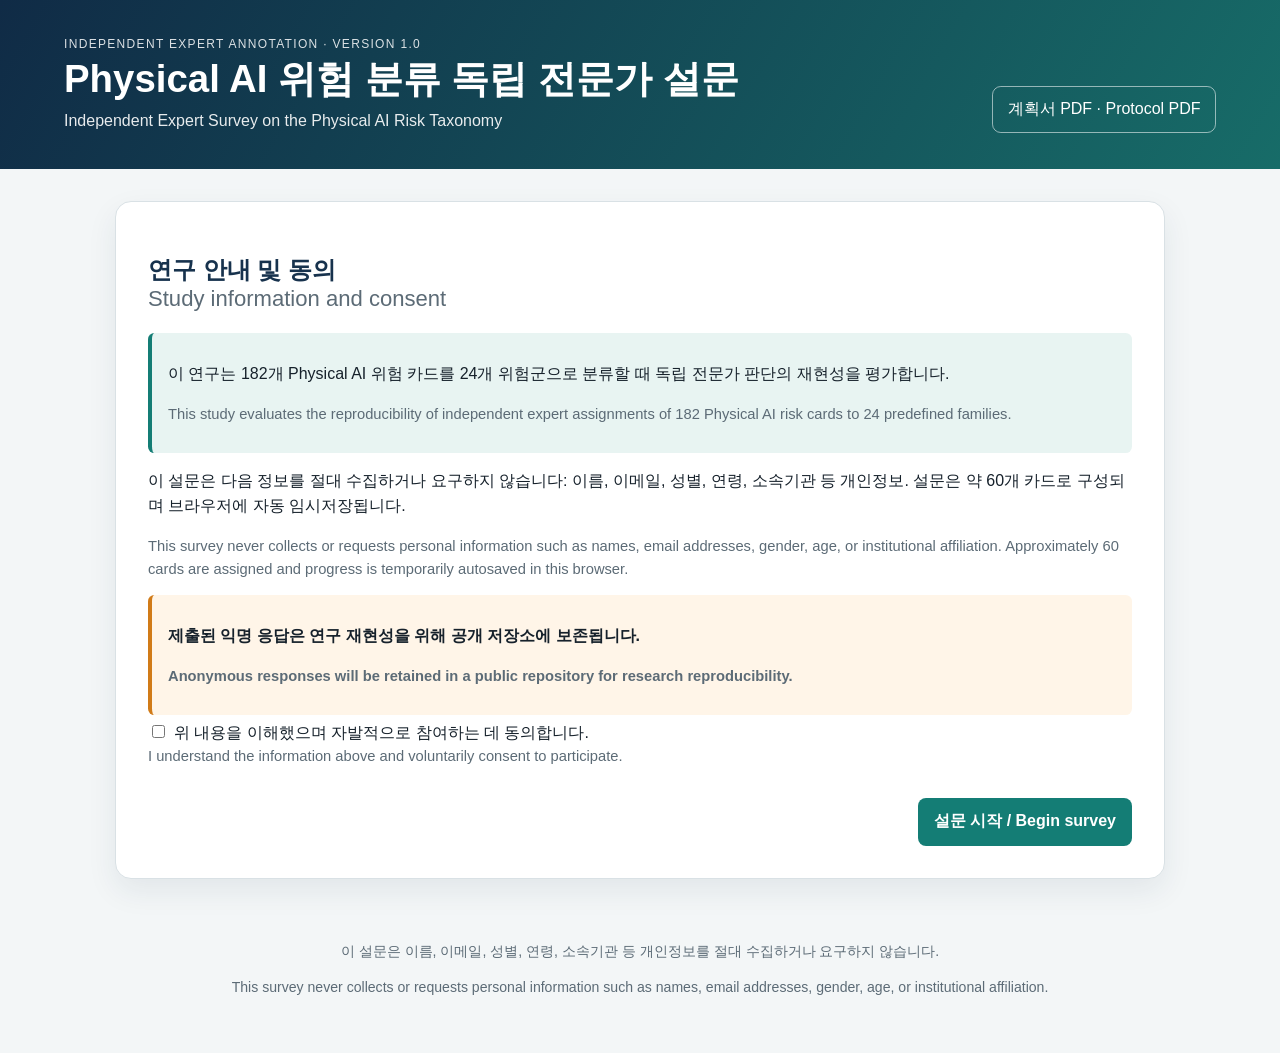
==== expert-survey/index.html @ 57f86eea "Revise expert eligibility and privacy wording" ====
<!doctype html>
<html lang="ko">
<head>
  <meta charset="utf-8">
  <meta name="viewport" content="width=device-width, initial-scale=1">
  <meta name="description" content="Physical AI risk taxonomy independent expert annotation survey">
  <link rel="icon" href="data:image/svg+xml,<svg xmlns=%22http://www.w3.org/2000/svg%22 viewBox=%220 0 64 64%22><rect width=%2264%22 height=%2264%22 rx=%2212%22 fill=%22%23147d75%22/><text x=%2232%22 y=%2242%22 text-anchor=%22middle%22 font-size=%2232%22 fill=%22white%22>AI</text></svg>">
  <title>Physical AI 위험 분류 독립 전문가 설문 | Expert Annotation Survey</title>
  <link rel="stylesheet" href="styles.css">
</head>
<body>
  <header class="site-header">
    <div>
      <p class="eyebrow">Independent expert annotation · Version 1.0</p>
      <h1>Physical AI 위험 분류 독립 전문가 설문</h1>
      <p class="subtitle">Independent Expert Survey on the Physical AI Risk Taxonomy</p>
    </div>
    <a class="protocol-link" href="protocol.pdf">계획서 PDF · Protocol PDF</a>
  </header>

  <main id="app" class="shell" aria-live="polite">
    <noscript>이 설문은 JavaScript가 필요합니다. / This survey requires JavaScript.</noscript>
    <section id="loading" class="panel"><p>설문 데이터를 불러오는 중입니다. / Loading survey data…</p></section>
  </main>

  <footer>
    <p>이 설문은 이름, 이메일, 성별, 연령, 소속기관 등 개인정보를 절대 수집하거나 요구하지 않습니다.</p>
    <p>This survey never collects or requests personal information such as names, email addresses, gender, age, or institutional affiliation.</p>
  </footer>
  <script src="app.js" defer></script>
</body>
</html>
---- expert-survey/styles.css ----
:root {
  --ink: #16212b;
  --muted: #5c6b76;
  --navy: #17324d;
  --teal: #147d75;
  --teal-soft: #e8f4f2;
  --paper: #ffffff;
  --ground: #f3f6f7;
  --line: #d9e1e5;
  --danger: #a53b3b;
  --shadow: 0 12px 30px rgba(23, 50, 77, .08);
  font-family: Inter, Pretendard, -apple-system, BlinkMacSystemFont, "Segoe UI", sans-serif;
}
* { box-sizing: border-box; }
body { margin: 0; color: var(--ink); background: var(--ground); line-height: 1.55; }
.site-header { display: flex; justify-content: space-between; gap: 2rem; align-items: end; padding: 2.2rem max(5vw, 1rem); color: white; background: linear-gradient(120deg, #102b46, #176c68); }
h1 { margin: .15rem 0; font-size: clamp(1.65rem, 3vw, 2.6rem); line-height: 1.2; }
h2, h3 { color: var(--navy); line-height: 1.3; }
.eyebrow { margin: 0; text-transform: uppercase; letter-spacing: .11em; font-size: .75rem; opacity: .85; }
.subtitle { margin: .4rem 0 0; opacity: .9; }
.protocol-link { color: white; border: 1px solid rgba(255,255,255,.55); padding: .65rem .9rem; border-radius: .55rem; white-space: nowrap; text-decoration: none; }
.shell { width: min(1050px, calc(100% - 2rem)); margin: 2rem auto; }
.panel { background: var(--paper); border: 1px solid var(--line); border-radius: 1rem; padding: clamp(1.1rem, 3vw, 2rem); box-shadow: var(--shadow); margin-bottom: 1rem; }
.notice { background: var(--teal-soft); border-left: 4px solid var(--teal); padding: .8rem 1rem; border-radius: .4rem; }
.warning { background: #fff5e8; border-left-color: #d17b18; }
.progress-wrap { display: grid; grid-template-columns: 1fr auto; gap: .75rem; align-items: center; margin-bottom: 1rem; }
progress { width: 100%; height: .8rem; accent-color: var(--teal); }
.grid { display: grid; grid-template-columns: repeat(2, minmax(0, 1fr)); gap: 1rem; }
.field { margin: 1rem 0; }
label, legend { font-weight: 700; }
.help, .english, small { color: var(--muted); }
.english { display: block; font-weight: 500; font-size: .92em; }
input[type="text"], select, textarea { width: 100%; padding: .7rem .75rem; border: 1px solid #abb9c1; border-radius: .45rem; background: white; font: inherit; }
textarea { min-height: 5.5rem; resize: vertical; }
fieldset { border: 1px solid var(--line); border-radius: .65rem; padding: .8rem 1rem; margin: 1rem 0; }
.choice { display: block; font-weight: 500; padding: .35rem 0; }
.choice input { margin-right: .55rem; }
.actions { display: flex; flex-wrap: wrap; gap: .65rem; justify-content: space-between; margin-top: 1.5rem; }
.actions-right { display: flex; flex-wrap: wrap; gap: .65rem; margin-left: auto; }
button, .button { border: 0; border-radius: .5rem; padding: .72rem 1rem; font: inherit; font-weight: 750; cursor: pointer; text-decoration: none; display: inline-block; }
.primary { color: white; background: var(--teal); }
.secondary { color: var(--navy); background: #e6edf1; }
.danger { color: white; background: var(--danger); }
button:disabled { opacity: .45; cursor: not-allowed; }
.card-id { font-family: ui-monospace, SFMono-Regular, Menlo, monospace; color: var(--teal); font-weight: 800; }
.risk-card { border-top: 5px solid var(--teal); }
.risk-title { font-size: 1.25rem; font-weight: 800; margin-bottom: .25rem; }
.risk-definition { background: #f7f9fa; padding: .9rem; border-radius: .5rem; }
.codebook details { border: 1px solid var(--line); border-radius: .55rem; margin: .55rem 0; padding: .6rem .8rem; }
.codebook summary { cursor: pointer; font-weight: 800; color: var(--navy); }
.l2-heading { margin-top: 1.5rem; padding-bottom: .35rem; border-bottom: 2px solid var(--teal); }
.error { color: var(--danger); font-weight: 700; }
.complete { text-align: center; padding: 2rem; }
.stat { display: inline-block; margin: .35rem; padding: .55rem .8rem; border-radius: 2rem; background: var(--teal-soft); }
footer { text-align: center; color: var(--muted); padding: 1rem 1rem 2.5rem; font-size: .88rem; }
@media (max-width: 720px) {
  .site-header { align-items: start; flex-direction: column; }
  .grid { grid-template-columns: 1fr; }
  .actions { flex-direction: column; }
  .actions-right { margin-left: 0; }
  button, .button { width: 100%; text-align: center; }
}
@media print { .site-header, footer, .actions { display: none; } body { background: white; } .panel { box-shadow: none; } }
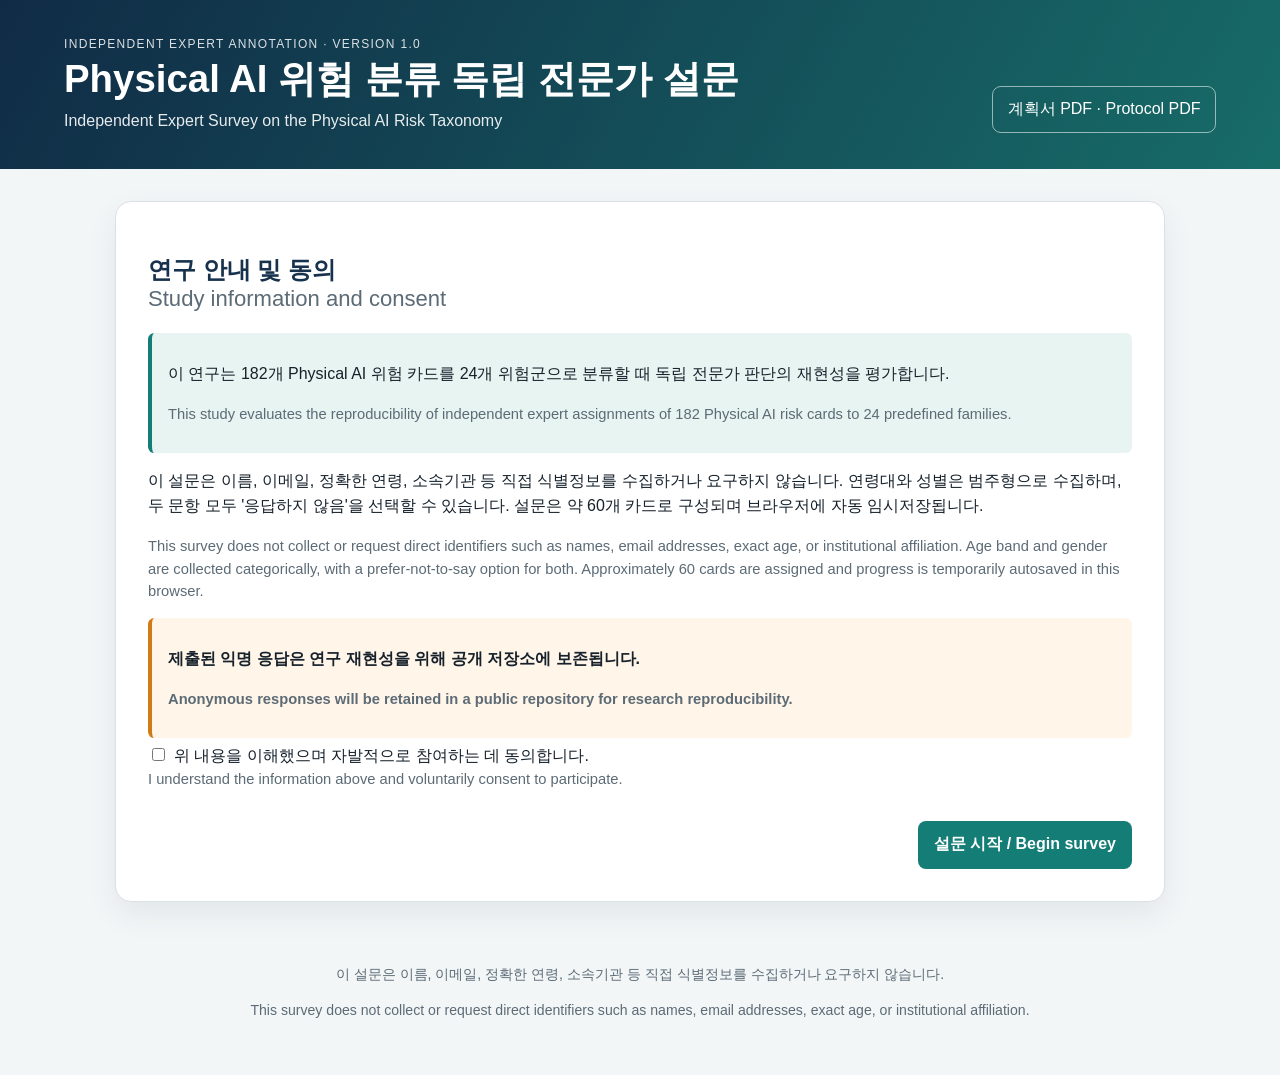
==== commit 3a39a2e9: "Revise categorical demographic fields" ====
--- a/expert-survey/index.html
+++ b/expert-survey/index.html
@@ -24,8 +24,8 @@
   </main>
 
   <footer>
-    <p>이 설문은 이름, 이메일, 성별, 연령, 소속기관 등 개인정보를 절대 수집하거나 요구하지 않습니다.</p>
-    <p>This survey never collects or requests personal information such as names, email addresses, gender, age, or institutional affiliation.</p>
+    <p>이 설문은 이름, 이메일, 정확한 연령, 소속기관 등 직접 식별정보를 수집하거나 요구하지 않습니다.</p>
+    <p>This survey does not collect or request direct identifiers such as names, email addresses, exact age, or institutional affiliation.</p>
   </footer>
   <script src="app.js" defer></script>
 </body>
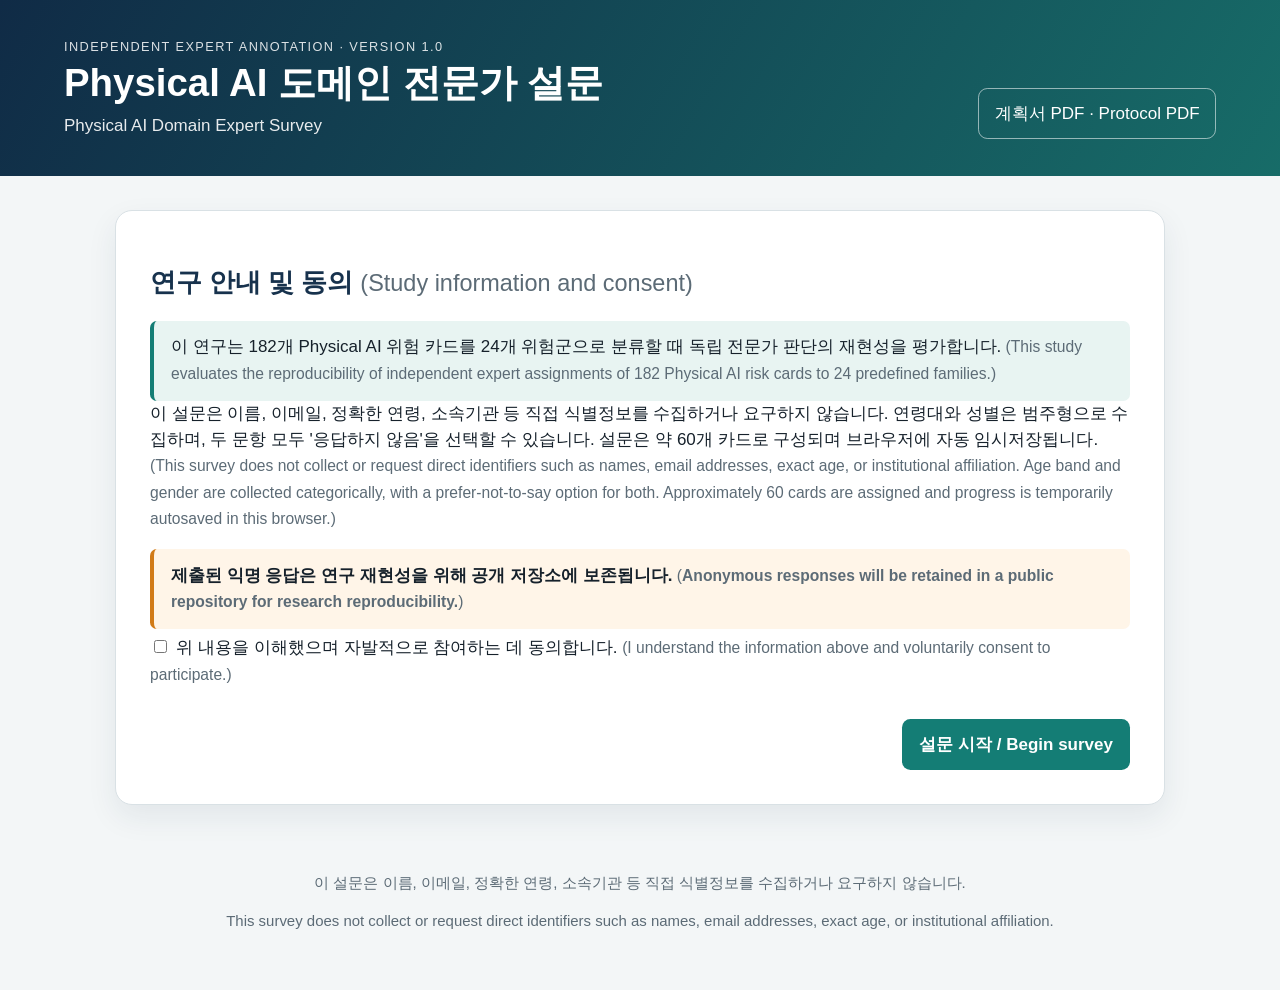
==== commit a29a3d03: "Rename domain expert survey" ====
--- a/expert-survey/index.html
+++ b/expert-survey/index.html
@@ -5,15 +5,15 @@
   <meta name="viewport" content="width=device-width, initial-scale=1">
   <meta name="description" content="Physical AI risk taxonomy independent expert annotation survey">
   <link rel="icon" href="data:image/svg+xml,<svg xmlns=%22http://www.w3.org/2000/svg%22 viewBox=%220 0 64 64%22><rect width=%2264%22 height=%2264%22 rx=%2212%22 fill=%22%23147d75%22/><text x=%2232%22 y=%2242%22 text-anchor=%22middle%22 font-size=%2232%22 fill=%22white%22>AI</text></svg>">
-  <title>Physical AI 위험 분류 독립 전문가 설문 | Expert Annotation Survey</title>
+  <title>Physical AI 도메인 전문가 설문 | Physical AI Domain Expert Survey</title>
   <link rel="stylesheet" href="styles.css">
 </head>
 <body>
   <header class="site-header">
     <div>
       <p class="eyebrow">Independent expert annotation · Version 1.0</p>
-      <h1>Physical AI 위험 분류 독립 전문가 설문</h1>
-      <p class="subtitle">Independent Expert Survey on the Physical AI Risk Taxonomy</p>
+      <h1>Physical AI 도메인 전문가 설문</h1>
+      <p class="subtitle">Physical AI Domain Expert Survey</p>
     </div>
     <a class="protocol-link" href="protocol.pdf">계획서 PDF · Protocol PDF</a>
   </header>
--- a/expert-survey/styles.css
+++ b/expert-survey/styles.css
@@ -9,6 +9,7 @@
   --line: #d9e1e5;
   --danger: #a53b3b;
   --shadow: 0 12px 30px rgba(23, 50, 77, .08);
+  font-size: 17px;
   font-family: Inter, Pretendard, -apple-system, BlinkMacSystemFont, "Segoe UI", sans-serif;
 }
 * { box-sizing: border-box; }
@@ -29,7 +30,13 @@
 .field { margin: 1rem 0; }
 label, legend { font-weight: 700; }
 .help, .english, small { color: var(--muted); }
-.english { display: block; font-weight: 500; font-size: .92em; }
+.english { display: inline; font-weight: 500; font-size: .92em; }
+.english::before { content: " ("; }
+.english::after { content: ")"; }
+p:has(+ p.english) { display: inline; }
+p + p.english { display: inline; margin-left: 0; }
+p + p.english::after { content: ")"; }
+p + p.english + * { margin-top: 1rem; }
 input[type="text"], select, textarea { width: 100%; padding: .7rem .75rem; border: 1px solid #abb9c1; border-radius: .45rem; background: white; font: inherit; }
 textarea { min-height: 5.5rem; resize: vertical; }
 fieldset { border: 1px solid var(--line); border-radius: .65rem; padding: .8rem 1rem; margin: 1rem 0; }
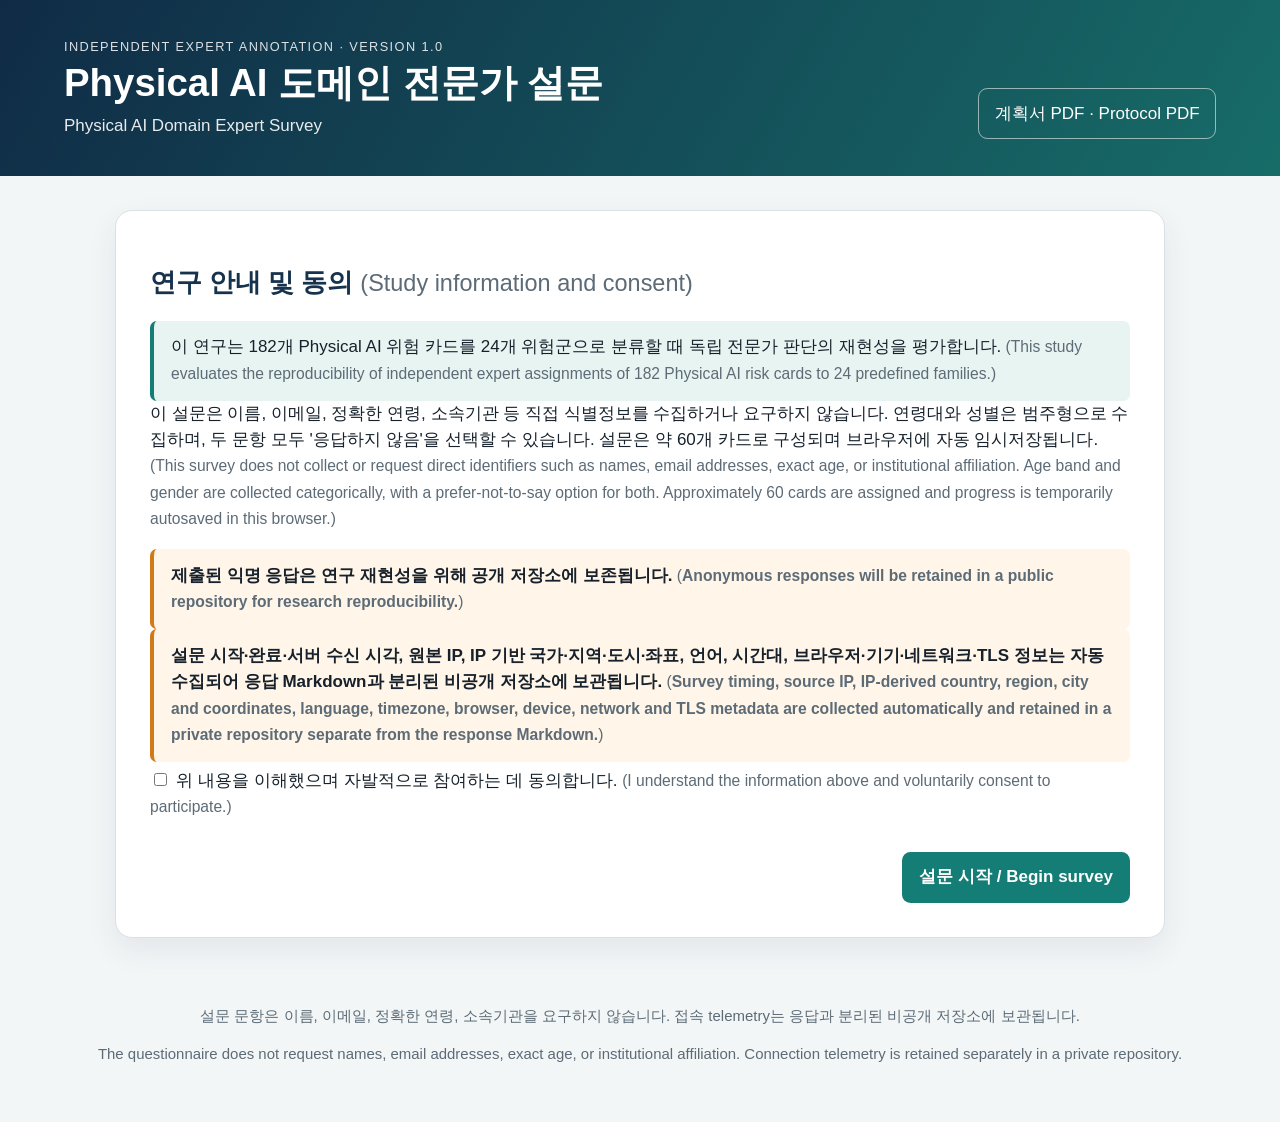
==== commit d19b3500: "Separate private survey telemetry" ====
--- a/expert-survey/index.html
+++ b/expert-survey/index.html
@@ -24,8 +24,8 @@
   </main>
 
   <footer>
-    <p>이 설문은 이름, 이메일, 정확한 연령, 소속기관 등 직접 식별정보를 수집하거나 요구하지 않습니다.</p>
-    <p>This survey does not collect or request direct identifiers such as names, email addresses, exact age, or institutional affiliation.</p>
+    <p>설문 문항은 이름, 이메일, 정확한 연령, 소속기관을 요구하지 않습니다. 접속 telemetry는 응답과 분리된 비공개 저장소에 보관됩니다.</p>
+    <p>The questionnaire does not request names, email addresses, exact age, or institutional affiliation. Connection telemetry is retained separately in a private repository.</p>
   </footer>
   <script src="app.js" defer></script>
 </body>
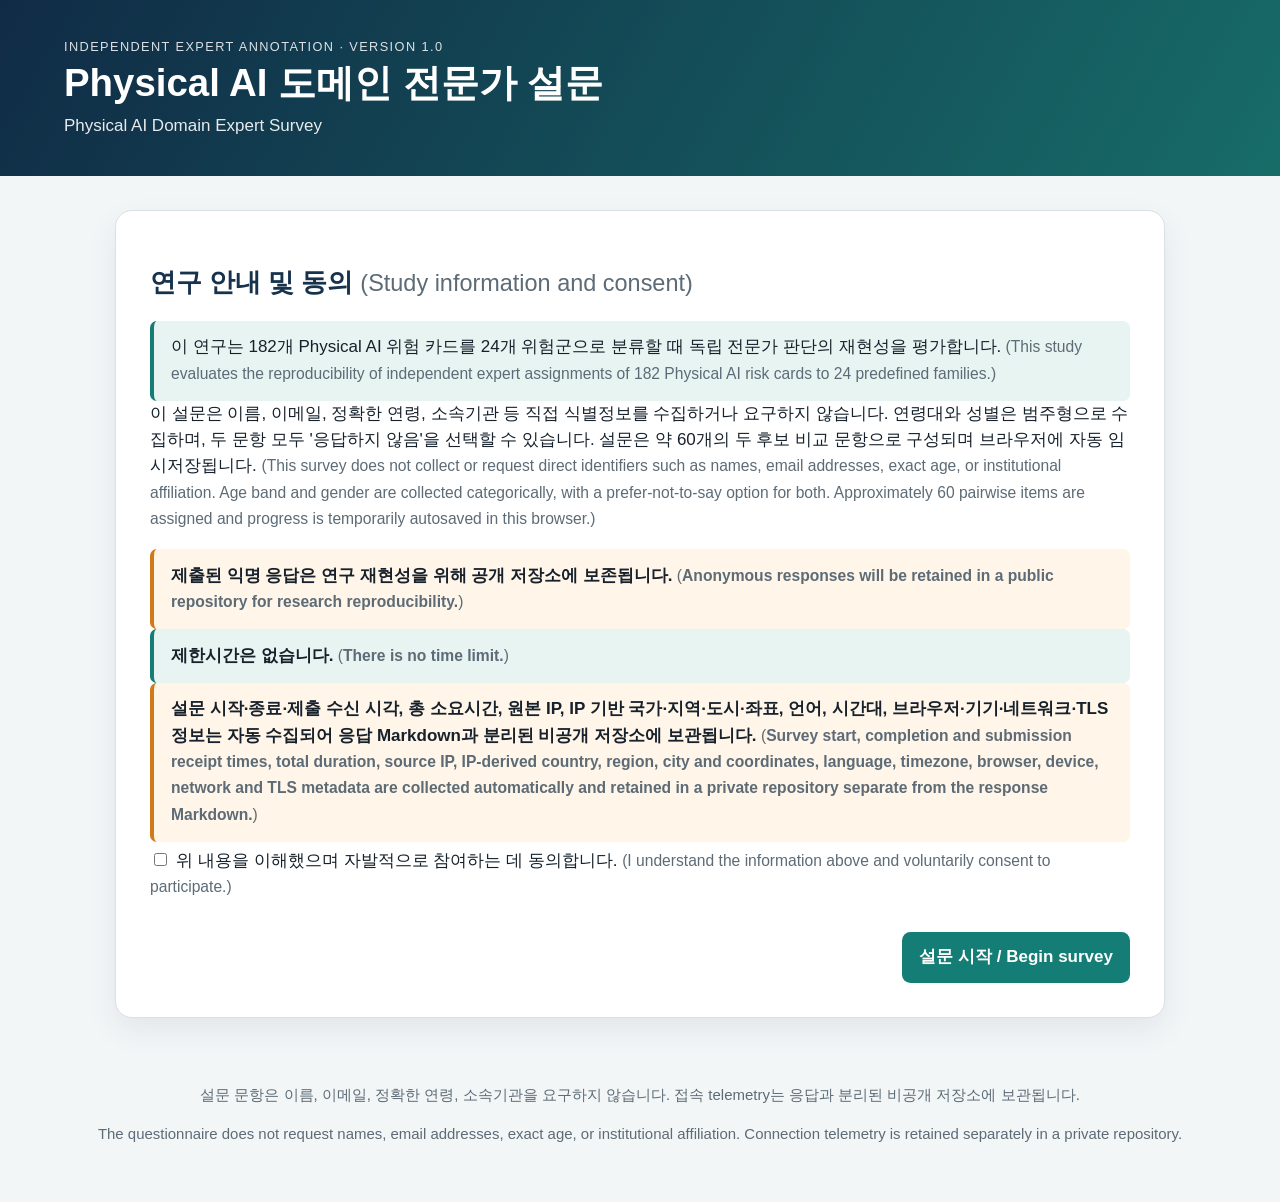
==== commit a034c048: "Hide protocol link from survey" ====
--- a/expert-survey/index.html
+++ b/expert-survey/index.html
@@ -15,7 +15,6 @@
       <h1>Physical AI 도메인 전문가 설문</h1>
       <p class="subtitle">Physical AI Domain Expert Survey</p>
     </div>
-    <a class="protocol-link" href="protocol.pdf">계획서 PDF · Protocol PDF</a>
   </header>
 
   <main id="app" class="shell" aria-live="polite">
--- a/expert-survey/styles.css
+++ b/expert-survey/styles.css
@@ -19,7 +19,6 @@
 h2, h3 { color: var(--navy); line-height: 1.3; }
 .eyebrow { margin: 0; text-transform: uppercase; letter-spacing: .11em; font-size: .75rem; opacity: .85; }
 .subtitle { margin: .4rem 0 0; opacity: .9; }
-.protocol-link { color: white; border: 1px solid rgba(255,255,255,.55); padding: .65rem .9rem; border-radius: .55rem; white-space: nowrap; text-decoration: none; }
 .shell { width: min(1050px, calc(100% - 2rem)); margin: 2rem auto; }
 .panel { background: var(--paper); border: 1px solid var(--line); border-radius: 1rem; padding: clamp(1.1rem, 3vw, 2rem); box-shadow: var(--shadow); margin-bottom: 1rem; }
 .notice { background: var(--teal-soft); border-left: 4px solid var(--teal); padding: .8rem 1rem; border-radius: .4rem; }
@@ -42,6 +41,13 @@
 fieldset { border: 1px solid var(--line); border-radius: .65rem; padding: .8rem 1rem; margin: 1rem 0; }
 .choice { display: block; font-weight: 500; padding: .35rem 0; }
 .choice input { margin-right: .55rem; }
+.pairwise { display: grid; gap: .8rem; }
+.pair-option { display: grid; grid-template-columns: auto auto 1fr; gap: .7rem; align-items: start; padding: 1rem; border: 2px solid var(--line); border-radius: .7rem; font-weight: 500; cursor: pointer; }
+.pair-option:hover { border-color: #79aaa5; background: #f8fbfb; }
+.pair-option:has(input:checked) { border-color: var(--teal); background: var(--teal-soft); box-shadow: 0 0 0 1px var(--teal); }
+.pair-option input { margin-top: .35rem; }
+.pair-marker { display: inline-grid; place-items: center; width: 1.8rem; height: 1.8rem; border-radius: 50%; color: white; background: var(--navy); font-weight: 800; }
+.pair-option small { display: block; margin-top: .35rem; font-weight: 400; line-height: 1.5; }
 .actions { display: flex; flex-wrap: wrap; gap: .65rem; justify-content: space-between; margin-top: 1.5rem; }
 .actions-right { display: flex; flex-wrap: wrap; gap: .65rem; margin-left: auto; }
 button, .button { border: 0; border-radius: .5rem; padding: .72rem 1rem; font: inherit; font-weight: 750; cursor: pointer; text-decoration: none; display: inline-block; }
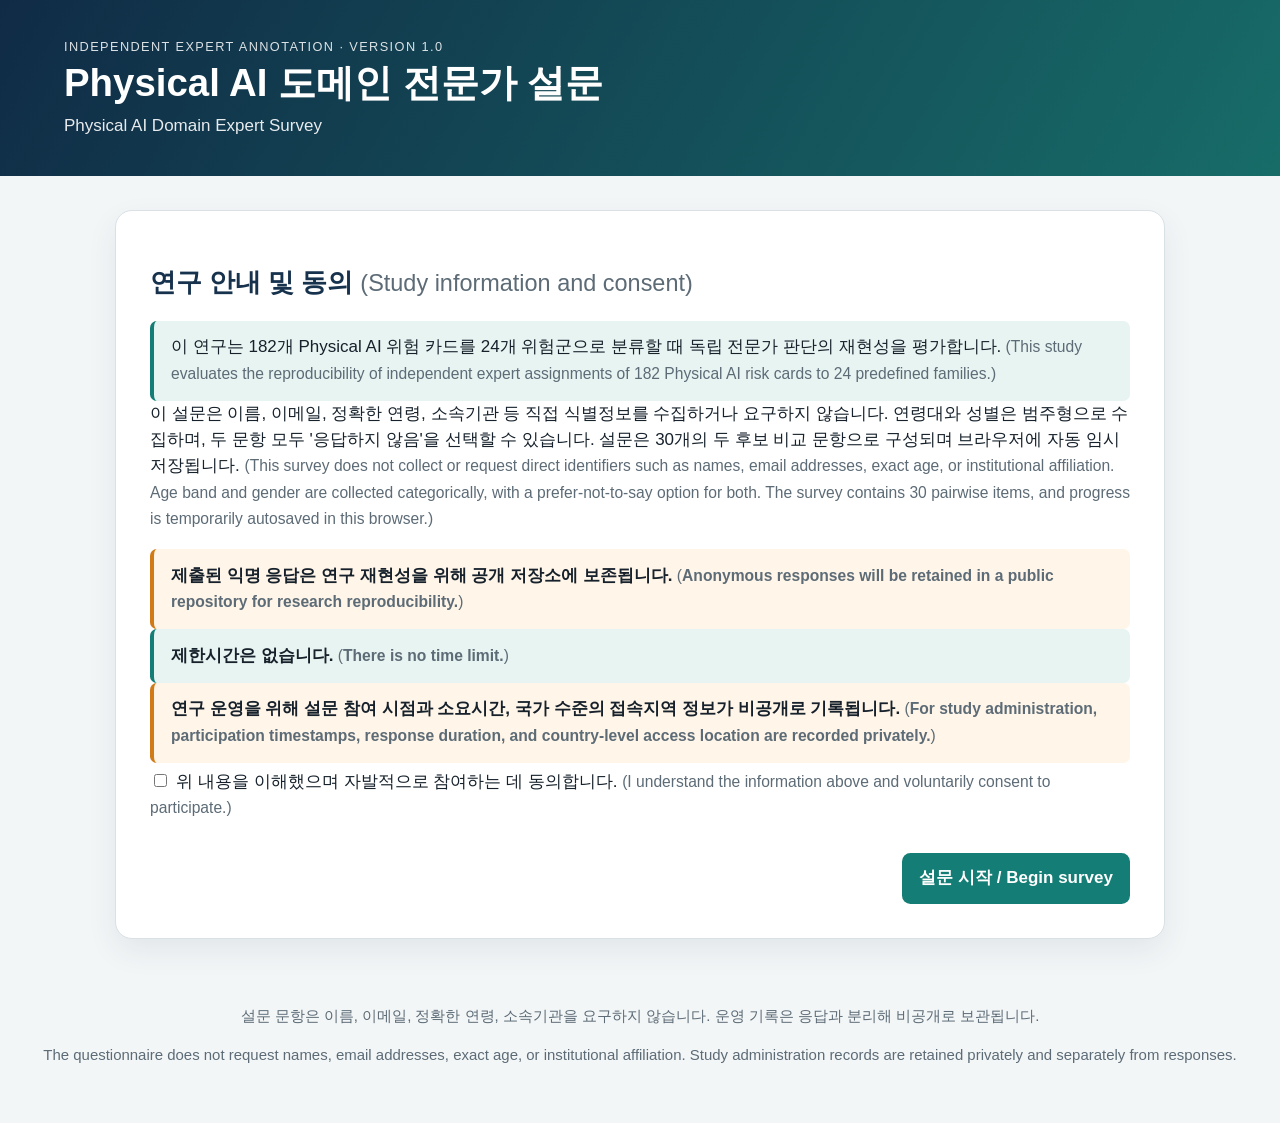
==== commit fd4b1273: "Bust survey app cache for consent copy" ====
--- a/expert-survey/index.html
+++ b/expert-survey/index.html
@@ -23,9 +23,9 @@
   </main>
 
   <footer>
-    <p>설문 문항은 이름, 이메일, 정확한 연령, 소속기관을 요구하지 않습니다. 접속 telemetry는 응답과 분리된 비공개 저장소에 보관됩니다.</p>
-    <p>The questionnaire does not request names, email addresses, exact age, or institutional affiliation. Connection telemetry is retained separately in a private repository.</p>
+    <p>설문 문항은 이름, 이메일, 정확한 연령, 소속기관을 요구하지 않습니다. 운영 기록은 응답과 분리해 비공개로 보관됩니다.</p>
+    <p>The questionnaire does not request names, email addresses, exact age, or institutional affiliation. Study administration records are retained privately and separately from responses.</p>
   </footer>
-  <script src="app.js" defer></script>
+  <script src="app.js?v=20260710-metadata-copy" defer></script>
 </body>
 </html>
